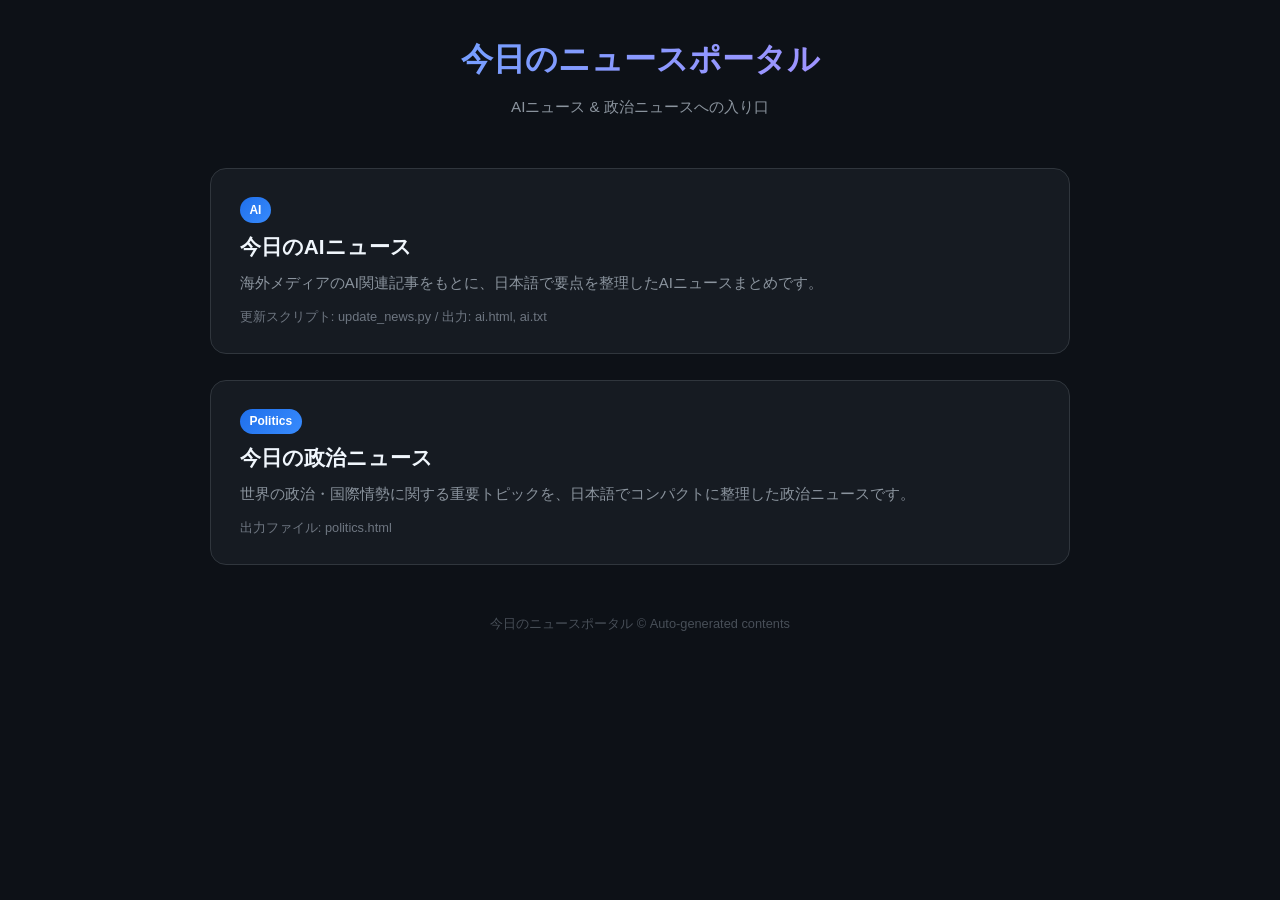
==== index.html @ 6c391fb3 "add politics feature and index.html" ====
<!DOCTYPE html>
<html lang="ja">
<head>
  <meta charset="UTF-8">
  <meta name="viewport" content="width=device-width, initial-scale=1.0">
  <title>今日のニュースポータル</title>
  <link rel="stylesheet" href="style.css">
  <style>
    .category-grid {
      display: grid;
      gap: 1.6rem;
      margin-top: 2rem;
    }
    .category-card {
      display: block;
      text-decoration: none;
      background: #161b22;
      border: 1px solid #30363d;
      border-radius: 16px;
      padding: 1.6rem 1.8rem;
      transition: border-color 0.2s, transform 0.2s, box-shadow 0.2s;
    }
    .category-card:hover {
      border-color: #58a6ff;
      transform: translateY(-3px);
      box-shadow: 0 12px 30px rgba(0, 0, 0, 0.4);
    }
    .category-title {
      font-size: 1.3rem;
      font-weight: 700;
      margin-bottom: 0.4rem;
      color: #f0f6fc;
    }
    .category-badge {
      display: inline-block;
      margin-bottom: 0.4rem;
      padding: 0.15rem 0.6rem;
      font-size: 0.75rem;
      font-weight: 700;
      border-radius: 999px;
      background: linear-gradient(135deg, #1f6feb, #388bfd);
      color: #fff;
    }
    .category-desc {
      color: #8b949e;
      font-size: 0.93rem;
    }
    .category-meta {
      margin-top: 0.6rem;
      font-size: 0.8rem;
      color: #6e7681;
    }
  </style>
</head>
<body>
  <div class="container">
    <header>
      <h1>今日のニュースポータル</h1>
      <p class="date">AIニュース &amp; 政治ニュースへの入り口</p>
    </header>

    <div class="category-grid">
      <a class="category-card" href="ai.html">
        <div class="category-badge">AI</div>
        <div class="category-title">今日のAIニュース</div>
        <p class="category-desc">
          海外メディアのAI関連記事をもとに、日本語で要点を整理したAIニュースまとめです。
        </p>
        <p class="category-meta">更新スクリプト: update_news.py / 出力: ai.html, ai.txt</p>
      </a>

      <a class="category-card" href="politics.html">
        <div class="category-badge">Politics</div>
        <div class="category-title">今日の政治ニュース</div>
        <p class="category-desc">
          世界の政治・国際情勢に関する重要トピックを、日本語でコンパクトに整理した政治ニュースです。
        </p>
        <p class="category-meta">出力ファイル: politics.html</p>
      </a>
    </div>

    <footer>
      <p>今日のニュースポータル &copy; Auto-generated contents</p>
    </footer>
  </div>
</body>
</html>
---- style.css ----
* { box-sizing: border-box; margin: 0; padding: 0; }
body {
  background: #0d1117;
  color: #e6edf3;
  font-family: 'Segoe UI', 'Helvetica Neue', Arial, sans-serif;
  line-height: 1.7;
  padding: 2rem 1rem;
}
header { text-align: center; margin-bottom: 3rem; }
header h1 {
  font-size: 2rem;
  font-weight: 700;
  background: linear-gradient(135deg, #58a6ff, #bc8cff);
  -webkit-background-clip: text;
  -webkit-text-fill-color: transparent;
  background-clip: text;
  margin-bottom: 0.5rem;
}
header p.date { color: #8b949e; font-size: 0.95rem; }
.container { max-width: 860px; margin: 0 auto; }
.news-grid { display: grid; gap: 1.2rem; }
.card {
  background: #161b22;
  border: 1px solid #30363d;
  border-radius: 12px;
  padding: 1.4rem 1.6rem;
  transition: border-color 0.2s, transform 0.2s;
}
.card:hover { border-color: #58a6ff; transform: translateY(-2px); }
.card-header { display: flex; align-items: center; gap: 0.8rem; margin-bottom: 0.6rem; }
.badge {
  background: linear-gradient(135deg, #1f6feb, #388bfd);
  color: #fff;
  font-size: 0.75rem;
  font-weight: 700;
  padding: 0.2rem 0.6rem;
  border-radius: 20px;
  white-space: nowrap;
}
.card h2 { font-size: 1.05rem; font-weight: 600; color: #f0f6fc; }
.card p { color: #8b949e; font-size: 0.92rem; margin-top: 0.3rem; }
.card p + p { margin-top: 0.2rem; }
.card a.source {
  display: inline-block;
  margin-top: 0.5rem;
  color: #58a6ff;
  font-size: 0.8rem;
  text-decoration: none;
}
.card a.source:hover { text-decoration: underline; }
.summary-section {
  background: #161b22;
  border: 1px solid #30363d;
  border-left: 4px solid #bc8cff;
  border-radius: 12px;
  padding: 1.4rem 1.6rem;
  margin-top: 2rem;
}
.summary-section h3 { font-size: 1.1rem; color: #bc8cff; margin-bottom: 0.8rem; }
.summary-section p { color: #8b949e; font-size: 0.93rem; margin-bottom: 0.4rem; }
footer { text-align: center; margin-top: 3rem; color: #484f58; font-size: 0.8rem; }

.updated-at {
  color: #6e7681;
  font-size: 0.85rem;
  margin-top: 0.2rem;
}
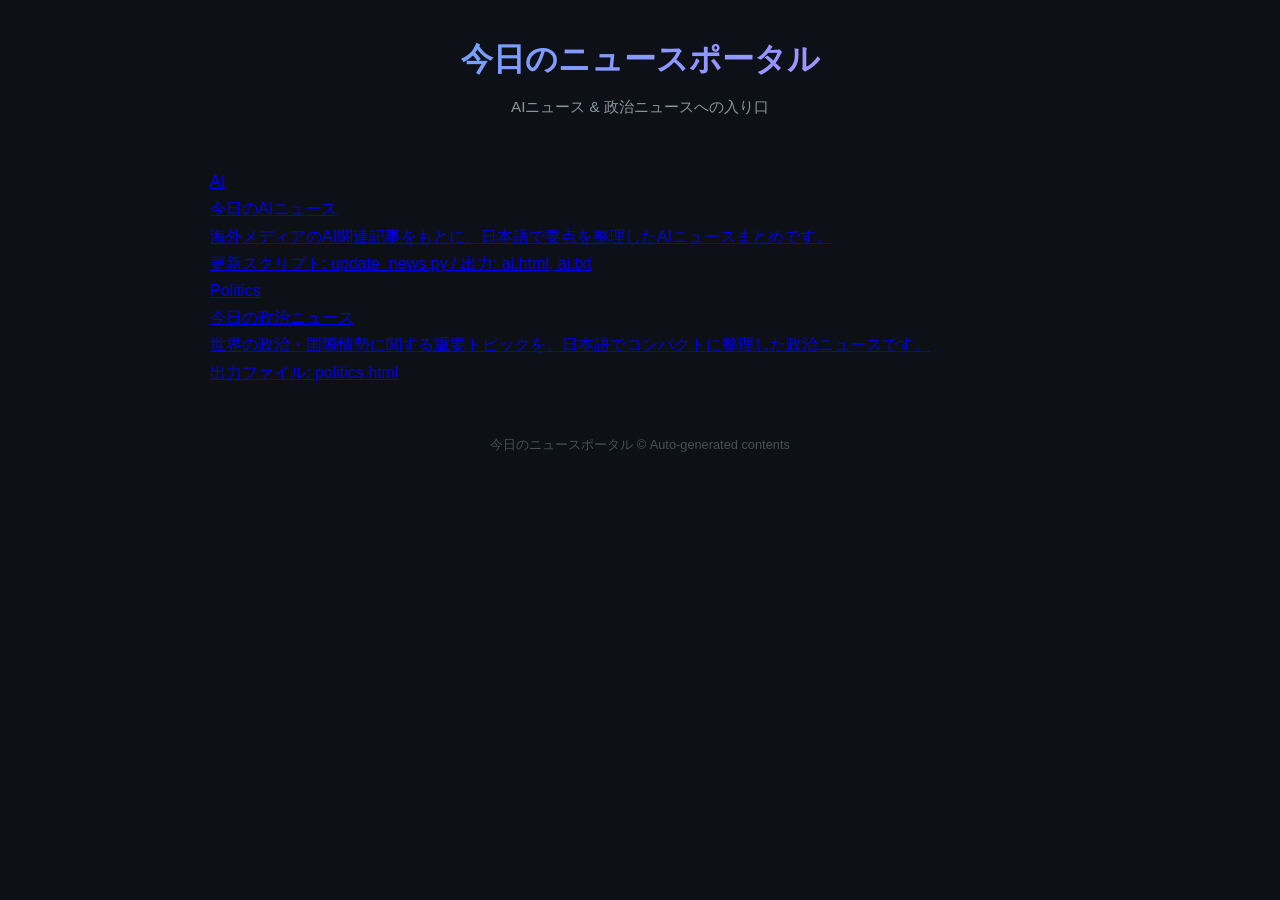
==== commit c20b6c52: "update: trigger and 1hour schedule" ====
--- a/index.html
+++ b/index.html
@@ -5,52 +5,7 @@
   <meta name="viewport" content="width=device-width, initial-scale=1.0">
   <title>今日のニュースポータル</title>
   <link rel="stylesheet" href="style.css">
-  <style>
-    .category-grid {
-      display: grid;
-      gap: 1.6rem;
-      margin-top: 2rem;
-    }
-    .category-card {
-      display: block;
-      text-decoration: none;
-      background: #161b22;
-      border: 1px solid #30363d;
-      border-radius: 16px;
-      padding: 1.6rem 1.8rem;
-      transition: border-color 0.2s, transform 0.2s, box-shadow 0.2s;
-    }
-    .category-card:hover {
-      border-color: #58a6ff;
-      transform: translateY(-3px);
-      box-shadow: 0 12px 30px rgba(0, 0, 0, 0.4);
-    }
-    .category-title {
-      font-size: 1.3rem;
-      font-weight: 700;
-      margin-bottom: 0.4rem;
-      color: #f0f6fc;
-    }
-    .category-badge {
-      display: inline-block;
-      margin-bottom: 0.4rem;
-      padding: 0.15rem 0.6rem;
-      font-size: 0.75rem;
-      font-weight: 700;
-      border-radius: 999px;
-      background: linear-gradient(135deg, #1f6feb, #388bfd);
-      color: #fff;
-    }
-    .category-desc {
-      color: #8b949e;
-      font-size: 0.93rem;
-    }
-    .category-meta {
-      margin-top: 0.6rem;
-      font-size: 0.8rem;
-      color: #6e7681;
-    }
-  </style>
+
 </head>
 <body>
   <div class="container">
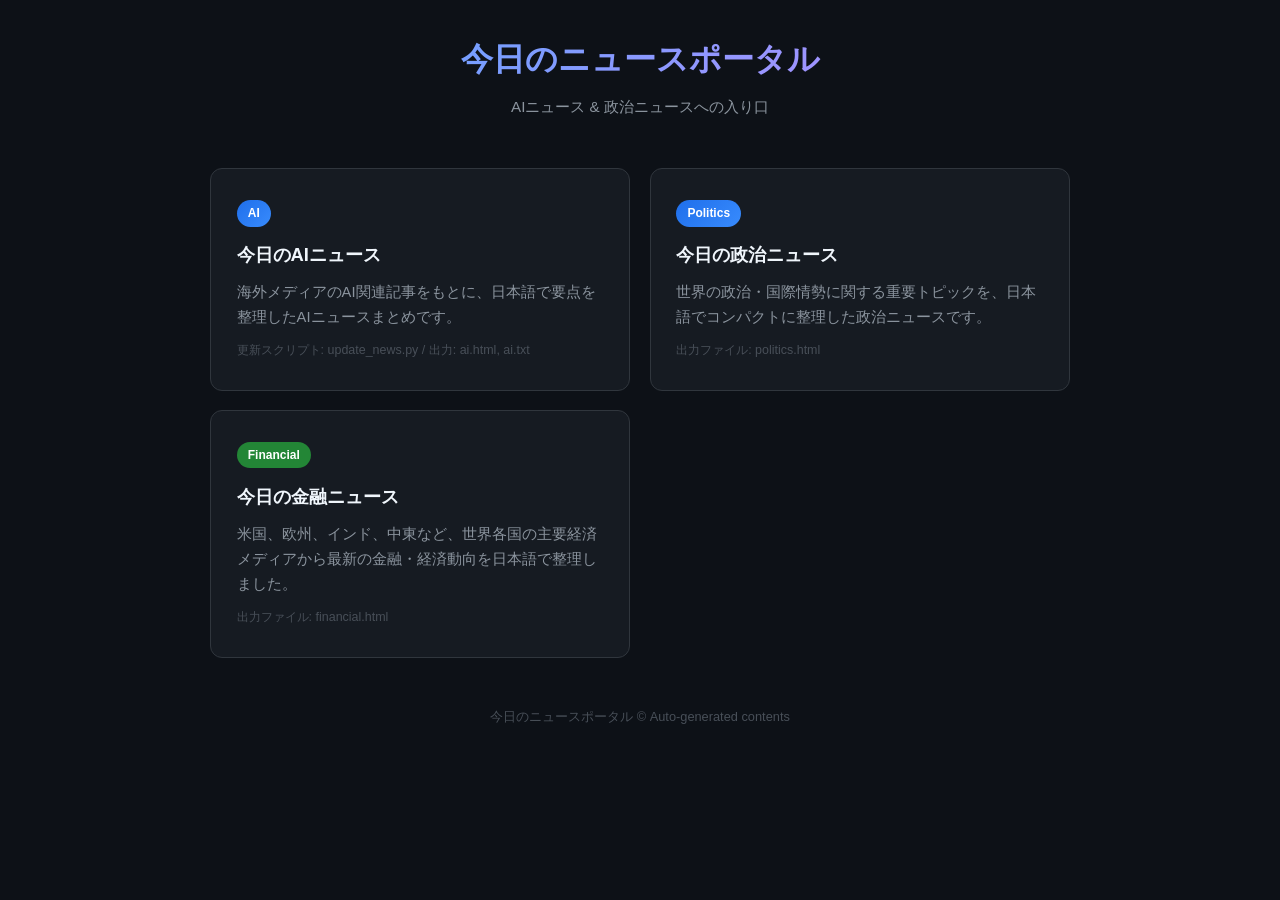
==== commit 3a12d7a9: "add financial news crawler features" ====
--- a/index.html
+++ b/index.html
@@ -5,7 +5,12 @@
   <meta name="viewport" content="width=device-width, initial-scale=1.0">
   <title>今日のニュースポータル</title>
   <link rel="stylesheet" href="style.css">
-
+  <style>
+    .source-row { display: flex; align-items: center; gap: 0.8rem; margin-top: 0.5rem; }
+    .pub-time { color: #6e7681; font-size: 0.78rem; white-space: nowrap; }
+    .updated-at { color: #6e7681; font-size: 0.85rem; margin-top: 0.2rem; }
+    .site-name { color: #6e7681; font-size: 0.78rem; white-space: nowrap; }
+  </style>
 </head>
 <body>
   <div class="container">
@@ -32,6 +37,15 @@
         </p>
         <p class="category-meta">出力ファイル: politics.html</p>
       </a>
+
+      <a class="category-card" href="financial.html">
+        <div class="category-badge" style="background: #238636;">Financial</div>
+        <div class="category-title">今日の金融ニュース</div>
+        <p class="category-desc">
+          米国、欧州、インド、中東など、世界各国の主要経済メディアから最新の金融・経済動向を日本語で整理しました。
+        </p>
+        <p class="category-meta">出力ファイル: financial.html</p>
+      </a>
     </div>
 
     <footer>
--- a/style.css
+++ b/style.css
@@ -64,4 +64,49 @@
   color: #6e7681;
   font-size: 0.85rem;
   margin-top: 0.2rem;
+}
+
+.category-grid {
+  display: grid;
+  grid-template-columns: repeat(auto-fit, minmax(280px, 1fr));
+  gap: 1.2rem;
+  margin-bottom: 2rem;
+}
+.category-card {
+  display: block;
+  text-decoration: none;
+  background: #161b22;
+  border: 1px solid #30363d;
+  border-radius: 12px;
+  padding: 1.8rem 1.6rem;
+  transition: border-color 0.2s, transform 0.2s;
+}
+.category-card:hover {
+  border-color: #58a6ff;
+  transform: translateY(-2px);
+}
+.category-badge {
+  display: inline-block;
+  background: linear-gradient(135deg, #1f6feb, #388bfd);
+  color: #fff;
+  font-size: 0.75rem;
+  font-weight: 700;
+  padding: 0.2rem 0.7rem;
+  border-radius: 20px;
+  margin-bottom: 0.8rem;
+}
+.category-title {
+  font-size: 1.15rem;
+  font-weight: 600;
+  color: #f0f6fc;
+  margin-bottom: 0.6rem;
+}
+.category-desc {
+  color: #8b949e;
+  font-size: 0.92rem;
+  margin-bottom: 0.6rem;
+}
+.category-meta {
+  color: #484f58;
+  font-size: 0.78rem;
 }
